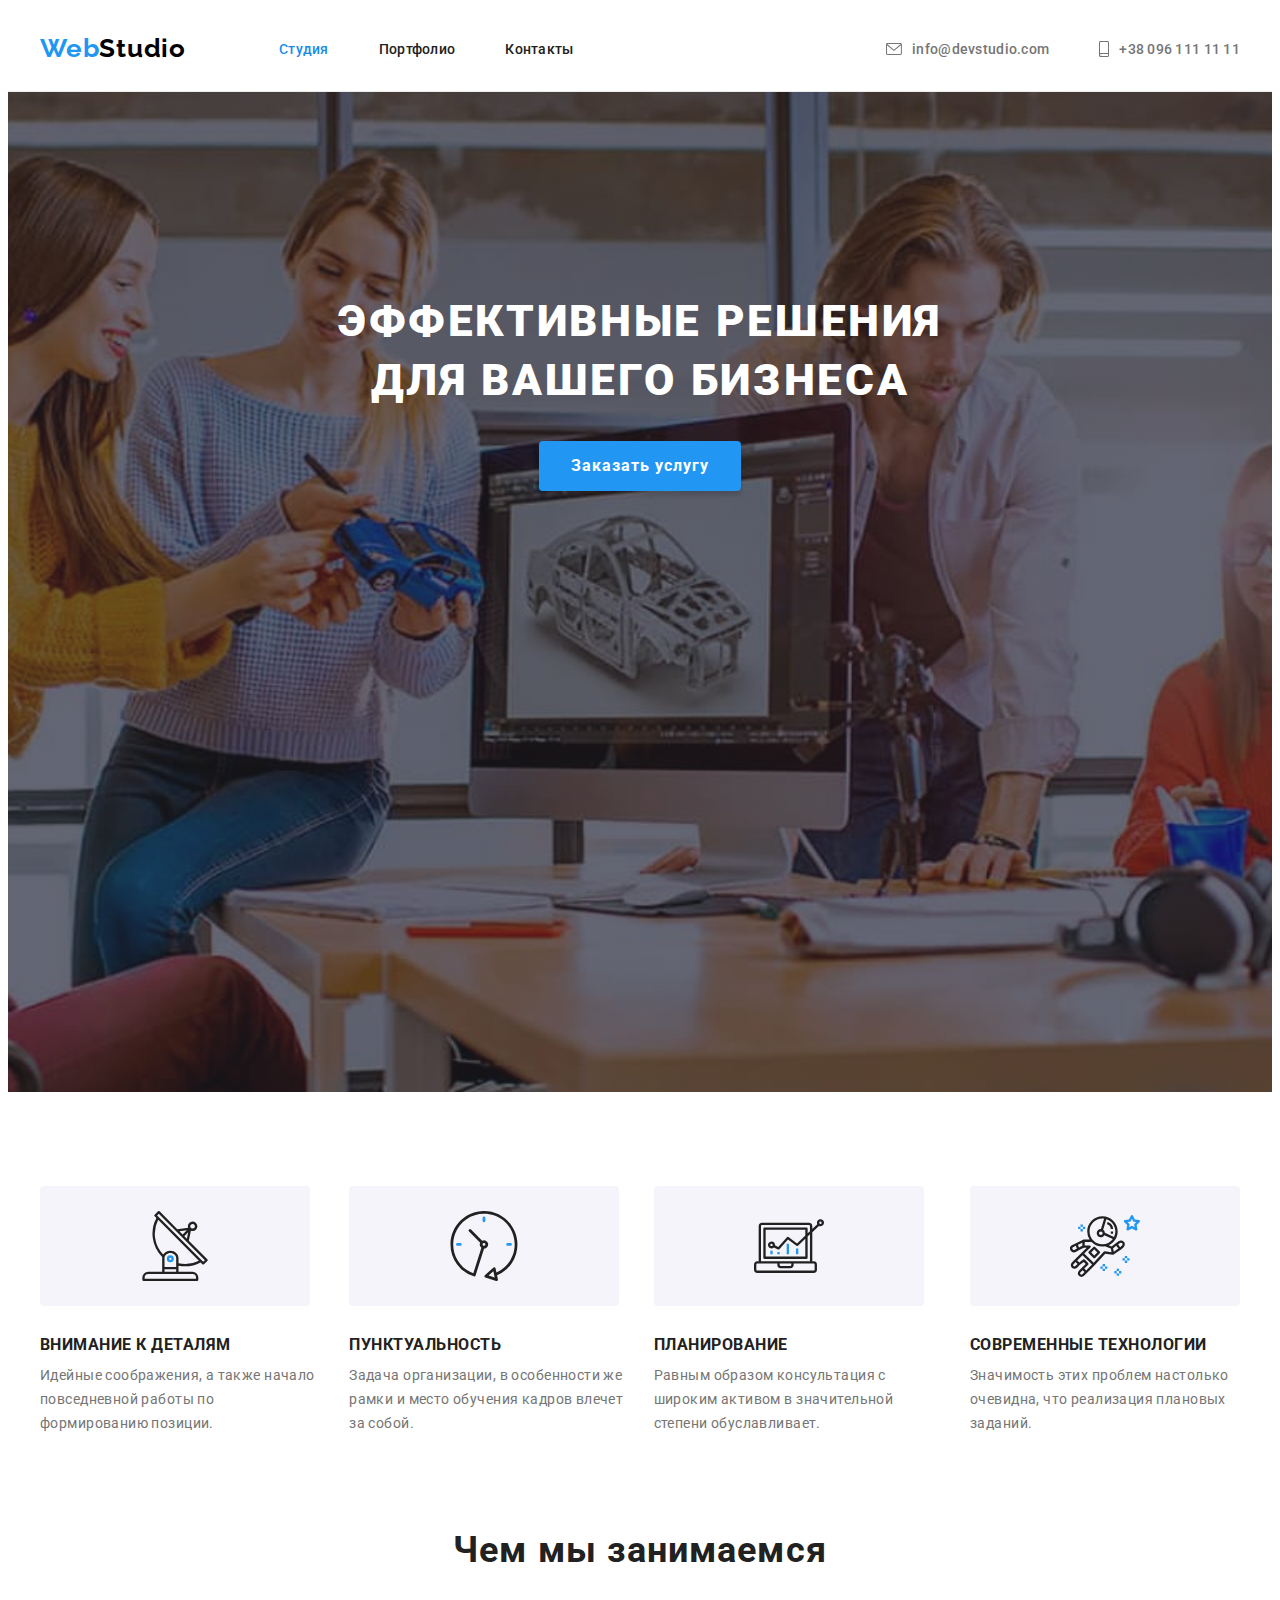
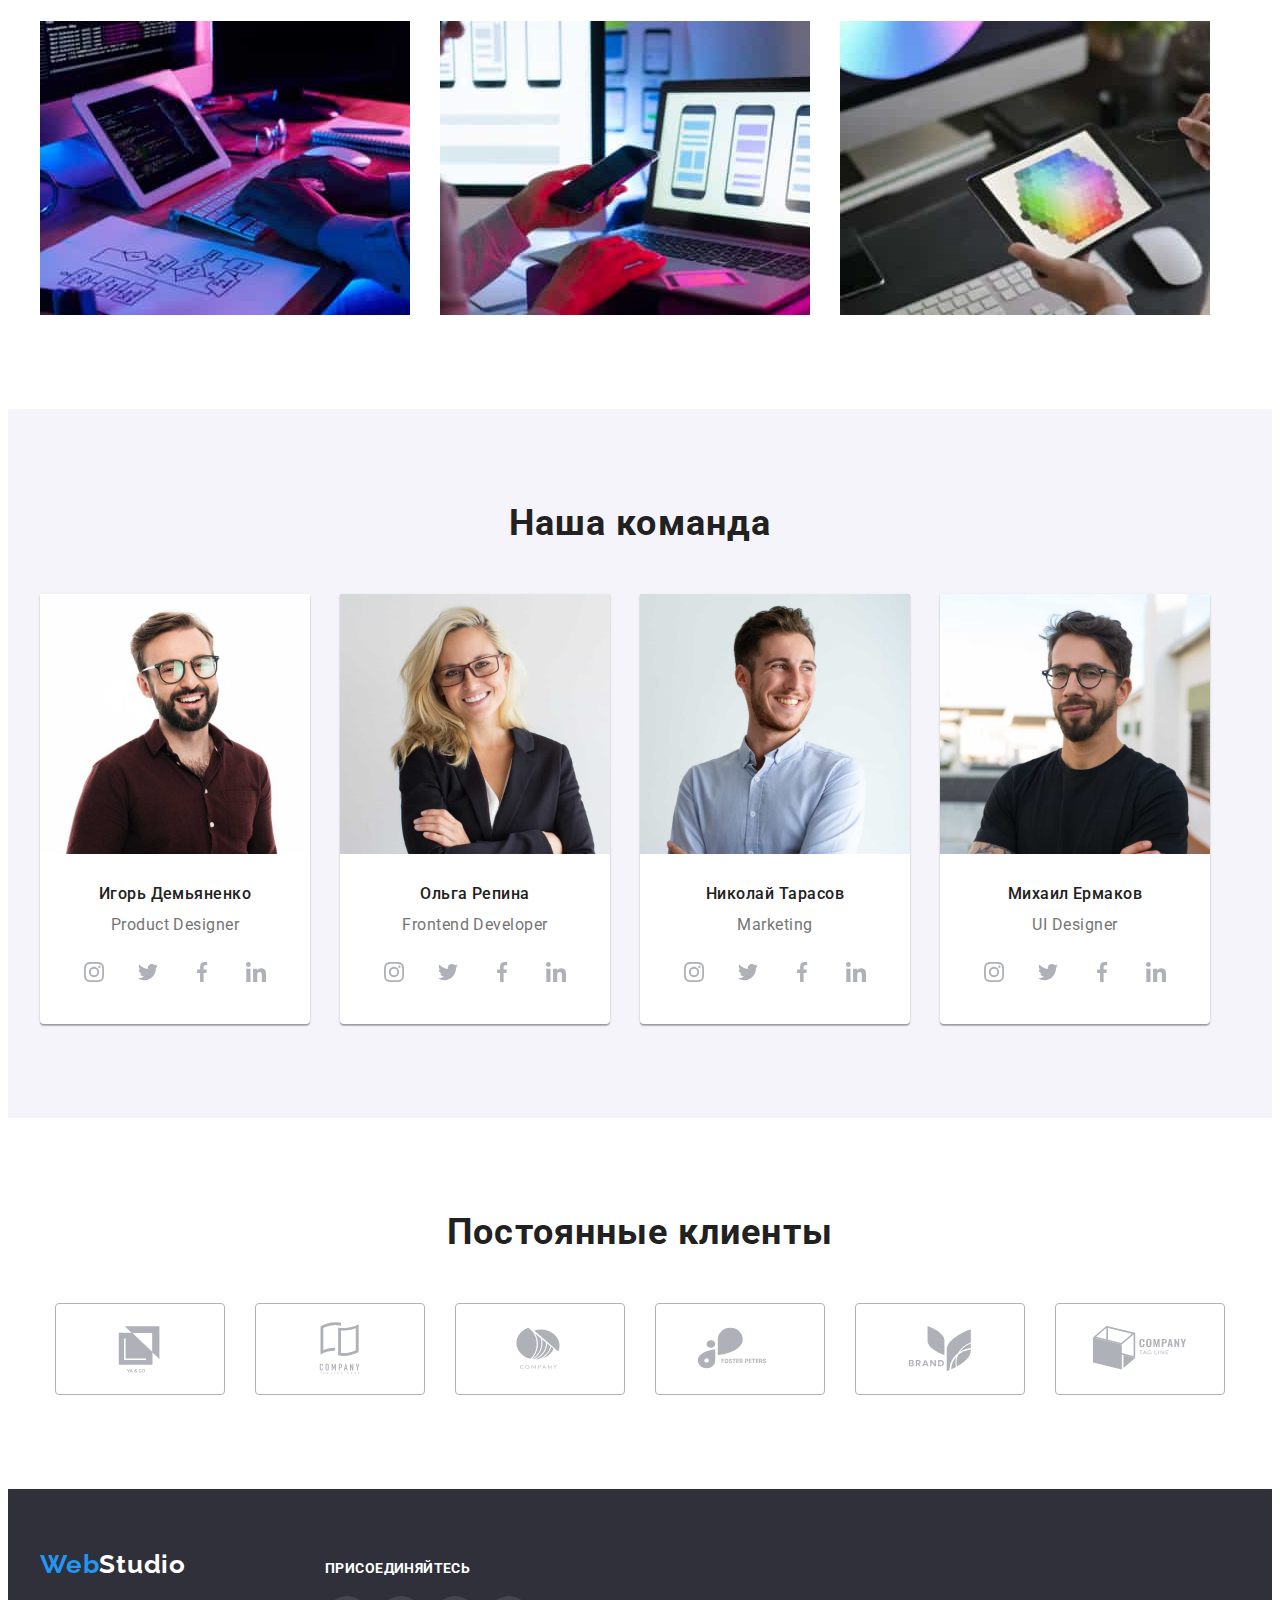
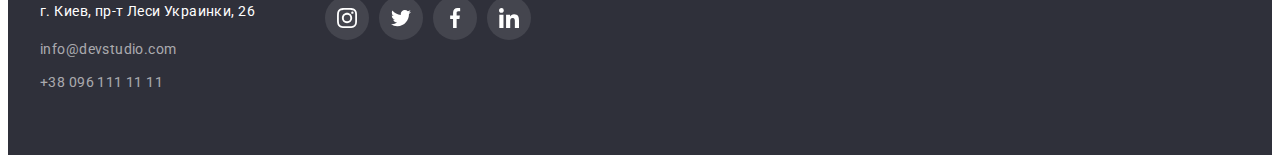
==== index.html @ 2019700c "копия4" ====
<!DOCTYPE html>
<html lang="ru">
  <head>
    <meta charset="UTF-8" />
    <meta http-equiv="X-UA-Compatible" content="IE=edge" />
    <meta name="viewport" content="width=device-width, initial-scale=1.0" />
    <title>Студия</title>
    <link
      rel="stylesheet"
      href="https://cdnjs.cloudflare.com/ajax/libs/modern-normalize/1.1.0/modern-normalize.min.css"
      integrity="sha512-wpPYUAdjBVSE4KJnH1VR1HeZfpl1ub8YT/NKx4PuQ5NmX2tKuGu6U/JRp5y+Y8XG2tV+wKQpNHVUX03MfMFn9Q=="
      crossorigin="anonymous"
      referrerpolicy="no-referrer"
    />

    <link rel="preconnect" href="https://fonts.googleapis.com" />
    <link rel="preconnect" href="https://fonts.gstatic.com" crossorigin />
    <link
      href="https://fonts.googleapis.com/css2?family=Raleway:wght@700&family=Roboto:wght@400;500;700;900&display=swap"
      rel="stylesheet"
    />
    <link rel="stylesheet" href="./css/styles.css" />
  </head>
  <body>
    <!-- Хедер -->
    <header class="header">
      <div class="container header-container">
        <nav class="navigation">
          <a href="./index.html" class="logo"
            ><span class="logo-first-part">Web</span>Studio</a
          >
          <ul class="navigation-list list">
            <li class="navigation-item">
              <a href="./index.html" class="navigation-link active-page"
                >Студия</a
              >
            </li>
            <li class="navigation-item">
              <a href="./portfolio.html" class="navigation-link">Портфолио</a>
            </li>
            <li class="navigation-item">
              <a href="" class="navigation-link">Контакты</a>
            </li>
          </ul>
        </nav>
        <ul class="navigation-list-mail list">
          <li class="navigation-item-mail">
            <a href="mailto:info@devstudio.com" class="navigation-link-mail">
              <svg class="icon-navigation" width="16" height="12">
                <use href="./images/icons.svg#icon-envelope"></use></svg>info@devstudio.com</a>
          </li>
          <li class="navigation-item-mail">
            <a href="tel:+380961111111" class="navigation-link-mail">
              <svg class="icon-navigation" width="10" height="16">
                <use href="./images/icons.svg#icon-smartphone"></use></svg>+38 096 111 11 11</a>
          </li>
        </ul>
      </div>
    </header>

    <main>
      <!-- секция1 -->

      <section class="hero ">
          <div class="container">
              <h1 class="hero-title">
                Эффективные решения <br />
                для вашего бизнеса
              </h1>
              <button type="button" class="hero-btn">Заказать услугу</button>
            </div>
      </section>

      <!-- секция2 -->

      <section class="features section">
        <div class="container">
          <h2 hidden>Особенности</h2>
          <ul class="features-list list">
            <li class="features-item">
              <div class="features-background-icon">
                <svg class="features-icon" width="70px" height="70px">
                  <use href="./images/icons.svg#icon-features-antenna"></use>
                </svg>
              </div>
              <h3 class="features-title">Внимание к деталям</h3>
              <p class="features-text">
                Идейные соображения, а также начало повседневной работы по
                формированию позиции.
              </p>
            </li>
            <li class="features-item">
              <div class="features-background-icon">
                <svg class="features-icon" width="70px" height="70px">
                  <use href="./images/icons.svg#icon-features-clock"></use>
                </svg>
              </div>
              <h3 class="features-title">Пунктуальность</h3>
              <p class="features-text">
                Задача организации, в особенности же рамки и место обучения
                кадров влечет за собой.
              </p>
            </li>
            <li class="features-item">
              <div class="features-background-icon">
                <svg class="features-icon" width="70px" height="70px">
                  <use href="./images/icons.svg#icon-features-diagram"></use>
                </svg>
              </div>
              <h3 class="features-title">Планирование</h3>
              <p class="features-text">
                Равным образом консультация с широким активом в значительной
                степени обуславливает.
              </p>
            </li>
            <li class="features-item">
              <div class="features-background-icon">
                <svg class="features-icon" width="70px" height="70px">
                  <use href="./images/icons.svg#icon-features-astronaut"></use>
                </svg>
              </div>
              <h3 class="features-title">Современные технологии</h3>
              <p class="features-text">
                Значимость этих проблем настолько очевидна, что реализация
                плановых заданий.
              </p>
            </li>
          </ul>
        </div>
      </section>

      <!-- секция3 -->

      <section class="work work-section">
        <div class="container">
          <h2 class="work-title">Чем мы занимаемся</h2>
          <ul class="work-list list">
            <li class="work-item">
              <img
                src="./images/box1.jpg"
                alt="работа за клавиатурой"
                width="370"
                height="294"
                class="work-img"
              />
            </li>
            <li class="work-item">
              <img
                src="./images/box2.jpg"
                alt="работа за ноутбуком"
                width="370"
                height="294"
                class="work-img"
              />
            </li>
            <li class="work-item">
              <img
                src="./images/box3.jpg"
                alt="работа за планшетом"
                width="370"
                height="294"
                class="work-img"
              />
            </li>
          </ul>
        </div>
      </section>

      <!-- секция4 -->
      <section class="team section">
        <div class="container">
          <h2 class="team-title">Наша команда</h2>
          <ul class="team-list list">
            <li class="team-item">
              <img
                src="./images/product-designer.jpg"
                alt="фото Игоря"
                width="270"
                height="260"
                class="team-img"
              />
              <div class="container-team-img">
                <h3 class="team-name">Игорь Демьяненко</h3>
                <p lang="en" class="team-profession">Product Designer</p>
                <ul class="team-social-list list">
                  <li class="team-social-item">
                    <a href="" class="team-social-link">
                      <svg class="team-social-icon" width="20" height="20">
                        <use href="./images/icons.svg#icon-instagram"></use>
                      </svg>
                    </a>
                  </li>
                  <li class="team-social-item">
                    <a href="" class="team-social-link">
                      <svg class="team-social-icon" width="20" height="20">
                        <use href="./images/icons.svg#icon-twitter"></use>
                      </svg>
                    </a>
                  </li>
                  <li class="team-social-item">
                    <a href="" class="team-social-link">
                      <svg class="team-social-icon" width="20" height="20">
                        <use href="./images/icons.svg#icon-facebook"></use>
                      </svg>
                    </a>
                  </li>
                  <li class="team-social-item">
                    <a href="" class="team-social-link">
                      <svg class="team-social-icon" width="20" height="20">
                        <use href="./images/icons.svg#icon-linkedin"></use>
                      </svg>
                    </a>
                  </li>
                </ul>
              </div>
            </li>
            <li class="team-item">
              <img
                src="./images/frontend-developer.jpg"
                alt="фото Ольги"
                width="270"
                height="260"
                class="team-img"
              />
              <div class="container-team-img">
                <h3 class="team-name">Ольга Репина</h3>
                <p lang="en" class="team-profession">Frontend Developer</p>
                <ul class="team-social-list list">
                  <li class="team-social-item">
                    <a href="" class="team-social-link">
                      <svg class="team-social-icon" width="20" height="20">
                        <use href="./images/icons.svg#icon-instagram"></use>
                      </svg>
                    </a>
                  </li>
                  <li class="team-social-item">
                    <a href="" class="team-social-link">
                      <svg class="team-social-icon" width="20" height="20">
                        <use href="./images/icons.svg#icon-twitter"></use>
                      </svg>
                    </a>
                  </li>
                  <li class="team-social-item">
                    <a href="" class="team-social-link">
                      <svg class="team-social-icon" width="20" height="20">
                        <use href="./images/icons.svg#icon-facebook"></use>
                      </svg>
                    </a>
                  </li>
                  <li class="team-social-item">
                    <a href="" class="team-social-link">
                      <svg class="team-social-icon" width="20" height="20">
                        <use href="./images/icons.svg#icon-linkedin"></use>
                      </svg>
                    </a>
                  </li>
                </ul>
              </div>
            </li>
            <li class="team-item">
              <img
                src="./images/marketing.jpg"
                alt="фото Николая"
                width="270"
                height="260"
                class="team-img"
              />
              <div class="container-team-img">
                <h3 class="team-name">Николай Тарасов</h3>
                <p lang="en" class="team-profession">Marketing</p>
                <ul class="team-social-list list">
                  <li class="team-social-item">
                    <a href="" class="team-social-link">
                      <svg class="team-social-icon" width="20" height="20">
                        <use href="./images/icons.svg#icon-instagram"></use>
                      </svg>
                    </a>
                  </li>
                  <li class="team-social-item">
                    <a href="" class="team-social-link">
                      <svg class="team-social-icon" width="20" height="20">
                        <use href="./images/icons.svg#icon-twitter"></use>
                      </svg>
                    </a>
                  </li>
                  <li class="team-social-item">
                    <a href="" class="team-social-link">
                      <svg class="team-social-icon" width="20" height="20">
                        <use href="./images/icons.svg#icon-facebook"></use>
                      </svg>
                    </a>
                  </li>
                  <li class="team-social-item">
                    <a href="" class="team-social-link">
                      <svg class="team-social-icon" width="20" height="20">
                        <use href="./images/icons.svg#icon-linkedin"></use>
                      </svg>
                    </a>
                  </li>
                </ul>
              </div>
            </li>
            <li class="team-item">
              <img
                src="./images/ui-designer.jpg"
                alt="фото Михаила"
                width="270"
                height="260"
                class="team-img"
              />
              <div class="container-team-img">
                <h3 class="team-name">Михаил Ермаков</h3>
                <p lang="en" class="team-profession">UI Designer</p>
                <ul class="team-social-list list">
                  <li class="team-social-item">
                    <a href="" class="team-social-link">
                      <svg class="team-social-icon" width="20" height="20">
                        <use href="./images/icons.svg#icon-instagram"></use>
                      </svg>
                    </a>
                  </li>
                  <li class="team-social-item">
                    <a href="" class="team-social-link">
                      <svg class="team-social-icon" width="20" height="20">
                        <use href="./images/icons.svg#icon-twitter"></use>
                      </svg>
                    </a>
                  </li>
                  <li class="team-social-item">
                    <a href="" class="team-social-link">
                      <svg class="team-social-icon" width="20" height="20">
                        <use href="./images/icons.svg#icon-facebook"></use>
                      </svg>
                    </a>
                  </li>
                  <li class="team-social-item">
                    <a href="" class="team-social-link">
                      <svg class="team-social-icon" width="20" height="20">
                        <use href="./images/icons.svg#icon-linkedin"></use>
                      </svg>
                    </a>
                  </li>
                </ul>
              </div>
            </li>
          </ul>
        </div>
      </section>
      <!--Секция 5-->
      <section class="clients section">
        <div class="container">
          <h2 class="clients-title">Постоянные клиенты</h2>
          <ul class="clients-list list">
            <li class="clients-item">
              <a class="client-link" href="">
                <svg class="client-icon" width="106" height="60">
                  <use href="./images/icons.svg#icon-client-1"></use>
                </svg>
              </a>
            </li>
            <li class="clients-item">
              <a href="" class="client-link">
                <svg class="client-icon" width="106" height="60">
                  <use href="./images/icons.svg#icon-client-2"></use>
                </svg>
              </a>
            </li>
            <li class="clients-item">
              <a href="" class="client-link">
                <svg class="client-icon" width="106" height="60">
                  <use href="./images/icons.svg#icon-client-3"></use>
                </svg>
              </a>
            </li>
            <li class="clients-item">
              <a href="" class="client-link">
                <svg class="client-icon" width="106" height="60">
                  <use href="./images/icons.svg#icon-client-4"></use>
                </svg>
              </a>
            </li>
            <li class="clients-item">
              <a href="" class="client-link">
                <svg class="client-icon" width="106" height="60">
                  <use href="./images/icons.svg#icon-client-5"></use>
                </svg>
              </a>
            </li>
            <li class="clients-item">
              <a href="" class="client-link">
                <svg class="client-icon" width="106" height="60">
                  <use href="./images/icons.svg#icon-client-6"></use>
                </svg>
              </a>
            </li>
          </ul>
        </div>
      </section>
    </main>

    <!-- подвал -->
    <footer class="footer">
      <div class="container-footer container">
        <div class="container-logo">
          <a href="./index.html" class="footer-logo"
            ><span class="logo-first-part">Web</span>Studio</a
          >
          <address class="footer-address">
            <ul class="address-list list">
              <li class="address-item">
                <p class="address-item-map">г. Киев, пр-т Леси Украинки, 26</p>
              </li>
              <li class="address-item">
                <a href="mailto:info@devstudio.com" class="address-link-mail"
                  >info@devstudio.com</a
                >
              </li>
              <li class="address-item">
                <a href="tel:+380961111111" class="address-link-mail"
                  >+38 096 111 11 11</a
                >
              </li>
            </ul>
          </address>
        </div>
        <div class="footer-social">
          <p class="footer-social-title">присоединяйтесь</p>
          <ul class="footer-social-list list">
            <li class="footer-social-item">
              <a href="" class="footer-social-link">
                <svg class="footer-social-icon" width="20" height="20">
                  <use href="./images/icons.svg#icon-instagram"></use>
                </svg>
              </a>
            </li>
            <li class="footer-social-item">
              <a href="" class="footer-social-link">
                <svg class="footer-social-icon" width="20" height="20">
                  <use href="./images/icons.svg#icon-twitter"></use>
                </svg>
              </a>
            </li>
            <li class="footer-social-item">
              <a href="" class="footer-social-link">
                <svg class="footer-social-icon" width="20" height="20">
                  <use href="./images/icons.svg#icon-facebook"></use>
                </svg>
              </a>
            </li>
            <li class="footer-social-item">
              <a href="" class="footer-social-link">
                <svg class="footer-social-icon" width="20" height="20">
                  <use href="./images/icons.svg#icon-linkedin"></use>
                </svg>
              </a>
            </li>
          </ul>
        </div>
      </div>
    </footer>
  </body>
</html>
---- css/styles.css ----
:root {
  --logo-text-color: #000000;
  --button-hero-footter-color: #ffffff;
  --accent-color: #2196f3;
  --team-background-color: #f5f4fa;
  --button-color-accent: #188ce8;
  --title-text-color: #212121;
  --text-color: #757575;
  --footer-background-color: #2f303a;
  --footer-color-mail-tel: rgba(255, 255, 255, 0.6);
  --color-link: #afb1b8;
}

body {
  font-family: "Roboto", sans-serif;
  font-size: 14px;
  color: var(--title-text-color);
  background-color: var(--button-hero-footter-color);
}

h1,
h2,
h3,
h4,
h5,
h6 {
  margin: 0;
}

ul {
  margin: 0;
  padding: 0;
}

img {
  display: block;
  max-width: 100%;
  height: auto;
}

a {
  text-decoration: none;
}

.list {
  list-style: none;
  padding: 0;
}

.section {
  padding-top: 94px;
  padding-bottom: 94px;
}

/* хедер */

.header {
  border-bottom: 1px solid #ececec;
}

.container {
  width: 1200px;
  padding: 0 15px;
  margin: 0 auto;
}

.header-container {
  display: flex;
  align-items: center;
}
.navigation {
  display: flex;
  align-items: center;
}

.logo {
  padding-top: 24px;
  padding-bottom: 25px;
  margin-right: 93px;
  font-family: "Raleway", sans-serif;
  font-weight: bold;
  font-size: 26px;
  line-height: calc(31 / 26);
  letter-spacing: 0.03em;
  color: var(--logo-text-color);
}

.logo-first-part {
  color: var(--accent-color);
}

.navigation-list {
  display: flex;
}

.navigation-item + .navigation-item {
  margin-left: 50px;
}

.navigation-link {
  display: block;
  padding-top: 32px;
  padding-bottom: 32px;
  font-weight: 500;
  line-height: calc(16 / 12);
  letter-spacing: 0.02em;
  color: var(--title-text-color);
}

.navigation-link:hover,
.navigation-link:focus {
  color: var(--accent-color);
}

.navigation-list-mail {
  display: flex;
  margin-left: auto;
}

.navigation-item-mail + .navigation-item-mail {
  margin-left: 50px;
}

.navigation-link-mail {
  display: flex;
  align-items: center;
  justify-content: center;
  padding-top: 32px;
  padding-bottom: 32px;
  font-weight: 500;
  line-height: calc(16 / 14);
  letter-spacing: 0.02em;
  color: var(--text-color);
}
.navigation-link-mail:hover,
.navigation-link-mail:focus {
  color: var(--accent-color);
  fill: var(--accent-color);
}
.icon-navigation {
  display: flex;
  margin-right: 10px;
  fill: currentColor;
}

.active-page {
  color: var(--button-color-accent);
}

/* Герой */

/* задаємо колір фону, щоб було видно заголовок */


.hero {
  background: var(--footer-background-color);
  text-align: center;
  padding-top: 200px;
  padding-bottom: 200px;
  max-width: 1600px;
  height: 600px;
  margin: 0 auto;
  background-image: linear-gradient(to right, 
  rgba(47, 48, 58, 0.4), rgba(47, 48, 58, 0.4)),
    url(../images/background-team.jpg);

  background-repeat: no-repeat;
  background-position: center;
  background-size: cover;
}


.hero-title {
  text-align: center;
  margin-bottom: 30px;
 
  font-weight: 900;
  font-size: 44px;
  line-height: 1.36;
  letter-spacing: 0.06em;
  text-transform: uppercase;

  color: var(--button-hero-footter-color);
}
.hero-btn {
  padding: 10px 32px;
  min-width: 200px;
  height: 50px;
  font-family: inherit;
  font-weight: 700;
  font-size: 16px;
  line-height: 1.87;
  letter-spacing: 0.06em;
  cursor: pointer;
  border: none;
  background-color: var(--accent-color);
  box-shadow: 0px 4px 4px rgba(0, 0, 0, 0.15);
  border-radius: 4px;
  color: var(--button-hero-footter-color);
}

.hero-btn:hover,
.hero-btn:focus {
  background-color: var(--button-color-accent);
}

/* Особенности */

.features-list {
  display: flex;
}

.features-item + .features-item {
  margin-left: 30px;
}

.features-background-icon {
  display: flex;
  width: 270px;
  height: 120px;
  border-radius: 4px;
  margin-bottom: 30px;
  background-color: var(--team-background-color);
  justify-content: center;
  align-items: center;
}

.features-title {
  font-weight: 700;
  line-height: calc(16 / 14);
  letter-spacing: 0.03em;
  text-transform: uppercase;
}

.features-title {
  margin-bottom: 10px;
}

.features-text {
  margin: 0;
  font-weight: normal;
  line-height: 1.71;
  letter-spacing: 0.03em;
  color: var(--text-color);
}

/* Работа */

.work-section {
  padding-bottom: 94px;
}

.work-title,
.team-title,
.clients-title {
  margin-bottom: 50px;
  text-align: center;
  font-size: 36px;
  font-weight: 700;
  line-height: calc(16 / 14);
  letter-spacing: 0.03em;
}

.work-list {
  display: flex;
}

.work-item + .work-item {
  margin-left: 30px;
}

/* наша команда */

.team {
  background-color: var(--team-background-color);
}

.team-list {
  display: flex;
}

.team-item {
  box-shadow: 0px 1px 3px rgba(0, 0, 0, 0.12), 0px 1px 1px rgba(0, 0, 0, 0.14),
    0px 2px 1px rgba(0, 0, 0, 0.2);
  border-radius: 0px 0px 4px 4px;
  background-color: var(--button-hero-footter-color);
}

.team-item + .team-item {
  margin-left: 30px;
}

.container-team-img {
  padding: 30px 32px;
  text-align: center;
}

.team-name {
  margin-bottom: 10px;
  font-weight: 500;
  font-size: 16px;
  line-height: calc(19 / 15);
  letter-spacing: 0.03em;
}

.team-profession {
  margin-top: 0;
  margin-bottom: 16px;
  font-size: 16px;
  line-height: calc(19 / 16);
  letter-spacing: 0.03em;
  color: var(--text-color);
}

.team-social-list {
  display: flex;
  justify-content: center;
  align-items: center;
}

.team-social-item + .team-social-item {
  margin-left: 10px;
}

.team-social-link {
  width: 44px;
  height: 44px;
  border-radius: 50%;
  display: flex;
  justify-content: center;
  align-items: center;
  fill: var(--color-link);
}



.team-social-link:hover,
.team-social-link:focus {

  background-color: var(--accent-color);
  fill: var(--button-hero-footter-color);
}

/* Секция 5 */

.clients-list {
  display: flex;
  align-items: center;
  justify-content: center;
}

.clients-item + .clients-item {
  margin-left: 30px;
}

.client-link {
  display: flex;
  width: 170px;
  height: 92px;
  align-items: center;
  justify-content: center;
  border: 1px solid var(--color-link);
  box-sizing: border-box;
  border-radius: 4px;
  fill: var(--color-link);
}

.client-link:hover,
.client-link:focus {
  border-color: var(--accent-color);
  fill: var(--accent-color);
}

/* футер */

.footer {
  background-color: var(--footer-background-color);
  padding-top: 60px;
  padding-bottom: 60px;
 
}

.container-footer {
  display: flex;
  align-items: baseline;
  
}

.container-logo {
  margin-right: 70px;
  
}

.footer-logo {
  
  font-family: "Raleway", sans-serif;
  font-weight: 700;
  font-size: 26px;
  line-height: calc(31 / 26);
  letter-spacing: 0.03em;
  color: var(--button-hero-footter-color);
}

.address-list {

  margin-top: 20px;
  font-style: normal;
  font-weight: normal;
  line-height: 1.71;
  letter-spacing: 0.03em;
}

.address-item {
  margin-bottom: 9px;
}

.address-item:last-child {
  margin-bottom: 0;
}

.address-item-map {
  margin-top: 0;
  color: var(--button-hero-footter-color);
}

.address-link-mail {
  color: var(--footer-color-mail-tel);
}

.address-link-mail:hover,
.address-link-mail:focus {
  color: var(--accent-color);
}

.footer-social-list {
  display: flex;
  justify-content: center;
  align-items: center;
}
.footer-social-title {
  font-weight: 700;
  line-height: calc(16 / 14);
  letter-spacing: 0.03em;
  text-transform: uppercase;
  color: var(--button-hero-footter-color);
  margin-bottom: 20px;
  margin-top: 0;
}

.footer-social-list {
display: flex;
justify-content: center;
align-items: center;

}

.footer-social-item + .footer-social-item {
  margin-left: 10px;
}

.footer-social-link {
  width: 44px;
  height: 44px;
  border-radius: 50%;
  display: flex;
  justify-content: center;
  align-items: center;
  background-color: rgba(255, 255, 255, 0.1);
  fill: var(--button-hero-footter-color);

}

.footer-social-link:hover,
.footer-social-link:focus {
  background-color: var(--accent-color);
}

/* портфолио */

.filtres-list {
  display: flex;
  justify-content: center;
}

.filtres-item + .filtres-item {
  margin-left: 8px;
}

.filtres-btn {
  padding: 6px 22px;
  font-family: inherit;
  background-color: var(--team-background-color);
  font-weight: 500;
  font-size: 16px;
  line-height: 1.62;
  text-align: center;
  letter-spacing: 0.03em;
  border: none;
  border-radius: 4px;
  cursor: pointer;
  color: var(--title-text-color);
}

.filtres-btn:hover,
.filtres-btn:focus {
  color: var(--button-hero-footter-color);
  box-shadow: 0px 3px 1px rgba(0, 0, 0, 0.1), 0px 1px 2px rgba(0, 0, 0, 0.08),
    0px 2px 2px rgba(0, 0, 0, 0.12);
  background-color: var(--accent-color);
}

.current-btn {
  color: var(--button-hero-footter-color);
  box-shadow: 0px 3px 1px rgba(0, 0, 0, 0.1), 0px 1px 2px rgba(0, 0, 0, 0.08),
    0px 2px 2px rgba(0, 0, 0, 0.12);
  background-color: var(--accent-color);
}

.filtres-list {
  display: flex;
  margin-bottom: 50px;
}

.portfolio-list {
  display: flex;
  flex-wrap: wrap;
}

.portfolio-item {
  
  width: 370px;
  margin-right: 30px;
  margin-bottom: 30px;
}

.portfolio-item:nth-child(3n) {
  margin-right: 0;
}

.portfolio-item:nth-last-child(-n + 3) {
  margin-bottom: 0;
}

.portfolio-link {
  display: block;
}

.portfolio-link:hover,
.portfolio-link:focus {
  box-shadow: 6px 1px 4px rgba(0, 0, 0, 0.16), 4px 0px 4px rgba(0, 0, 0, 0.06),
    1px 0px 1px rgba(0, 0, 0, 0.12);
}




.container-services-img {
  padding: 20px 24px;
  border-right: 1px solid #eeeeee;
  border-bottom: 1px solid #eeeeee;
  border-left: 1px solid #eeeeee;
}

.portfolio-title {
  margin-bottom: 4px;
  font-weight: 700;
  font-size: 18px;
  line-height: 2;
  letter-spacing: 0.06em;
  color: var(--title-text-color);
}

.portfolio-text {
  margin-top: 0;
  margin-bottom: 0;
  font-size: 16px;
  line-height: 1.87;
  letter-spacing: 0.03em;
  color: var(--text-color);
}
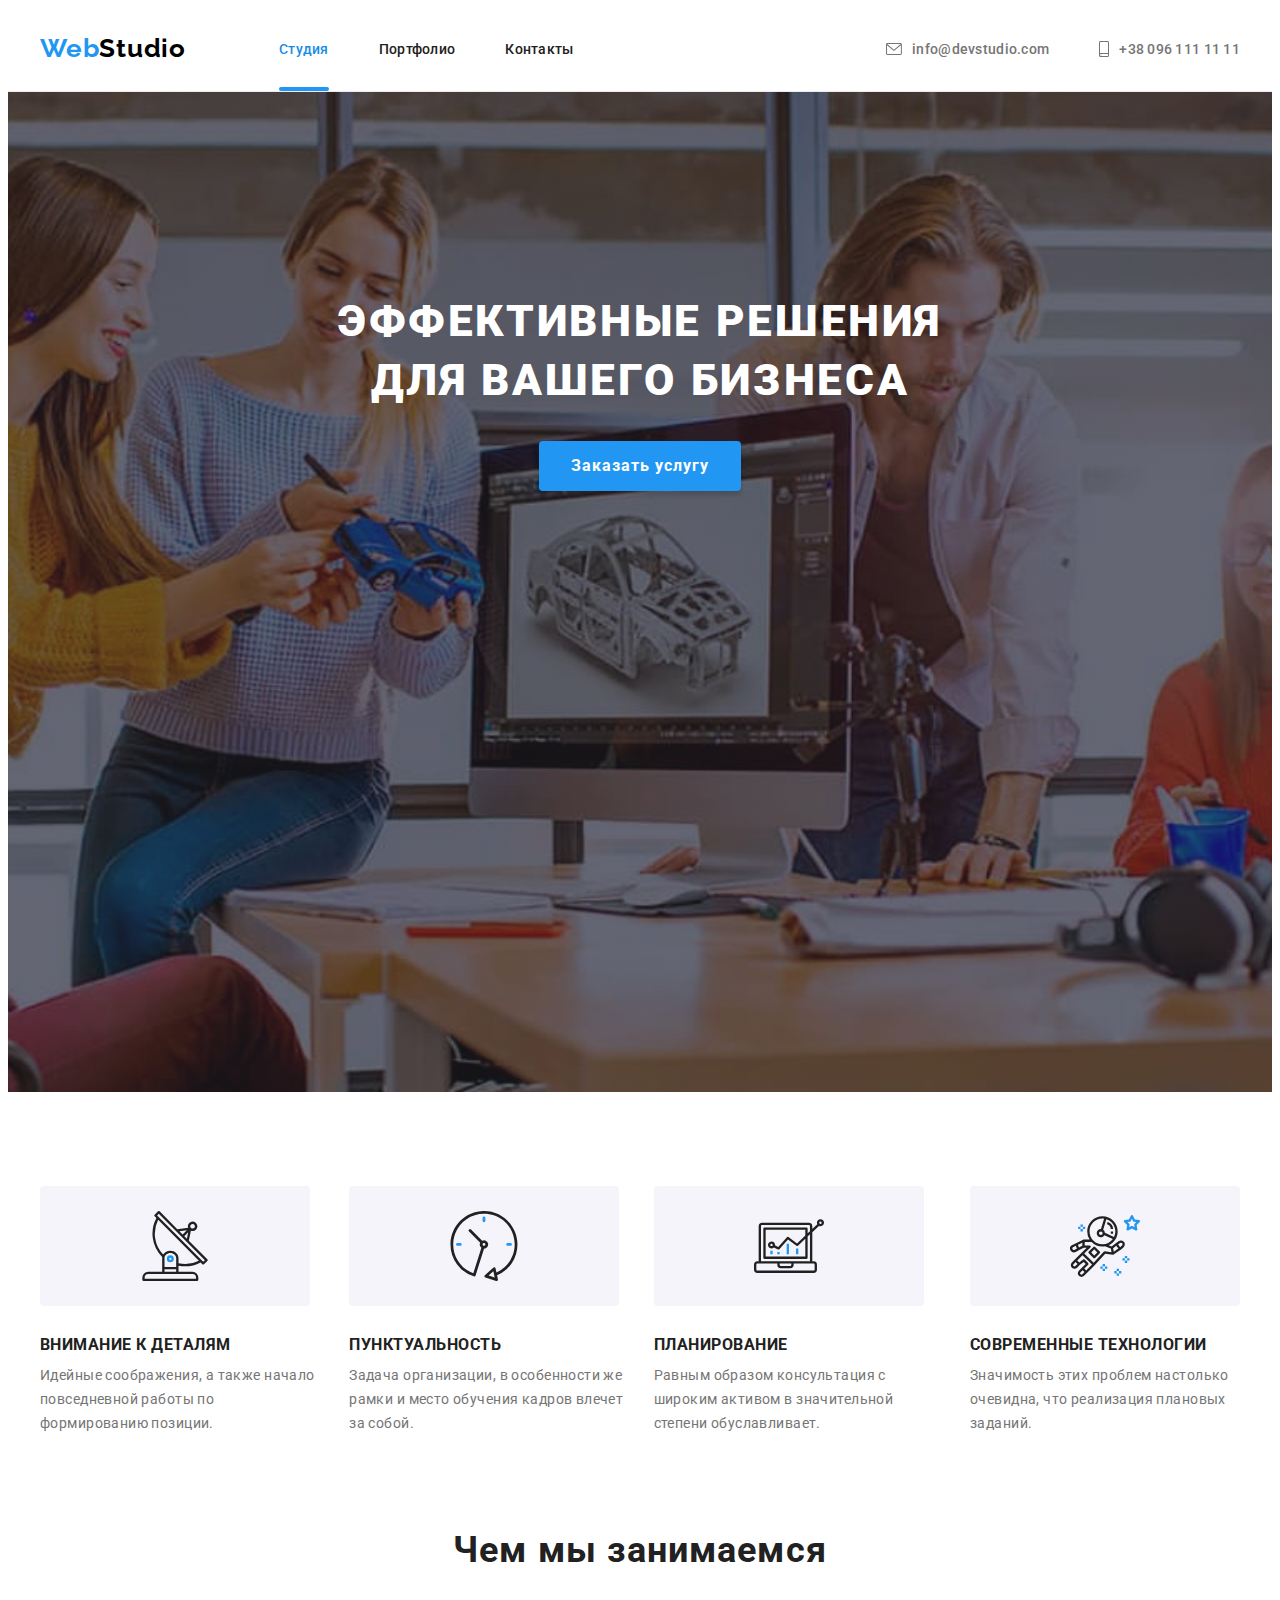
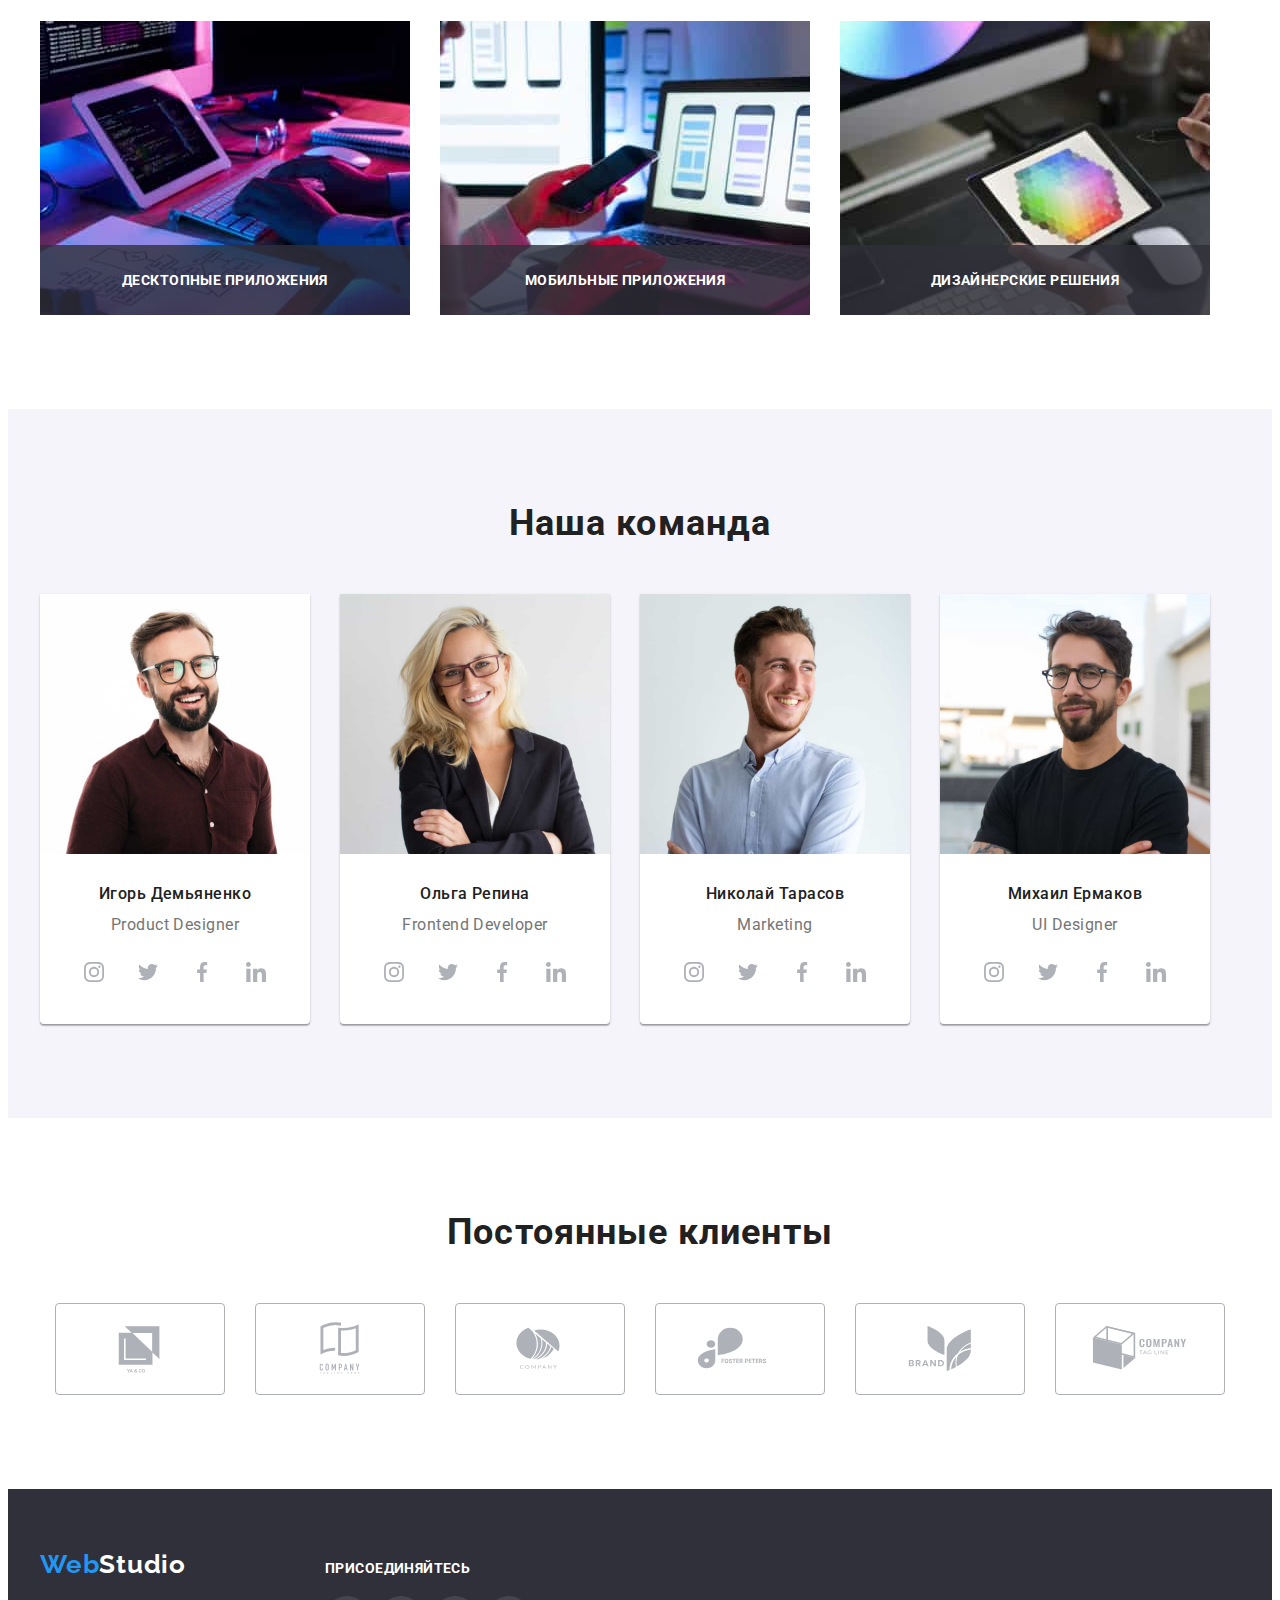
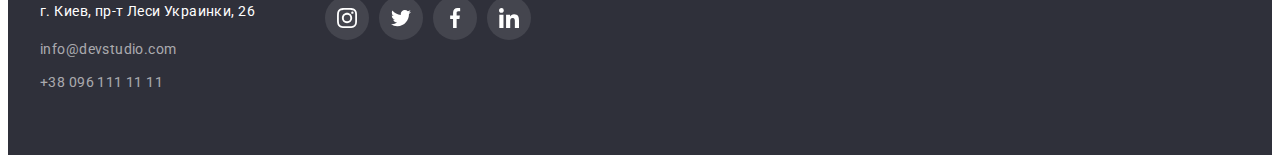
==== commit 103c8abe: "done" ====
--- a/index.html
+++ b/index.html
@@ -20,6 +20,7 @@
       rel="stylesheet"
     />
     <link rel="stylesheet" href="./css/styles.css" />
+    <script src="./js/modal.js"></script>
   </head>
   <body>
     <!-- Хедер -->
@@ -67,7 +68,7 @@
                 Эффективные решения <br />
                 для вашего бизнеса
               </h1>
-              <button type="button" class="hero-btn">Заказать услугу</button>
+              <button type="button" class="hero-btn" data-modal-open>Заказать услугу</button>
             </div>
       </section>
 
@@ -136,15 +137,20 @@
           <h2 class="work-title">Чем мы занимаемся</h2>
           <ul class="work-list list">
             <li class="work-item">
-              <img
+              <div class="work-thumb">
+                <img
                 src="./images/box1.jpg"
                 alt="работа за клавиатурой"
                 width="370"
                 height="294"
                 class="work-img"
               />
+              <p class="work-thumb-title">Десктопные приложения</p>
+            </div>
+            
             </li>
             <li class="work-item">
+              <div class="work-thumb">
               <img
                 src="./images/box2.jpg"
                 alt="работа за ноутбуком"
@@ -152,8 +158,11 @@
                 height="294"
                 class="work-img"
               />
-            </li>
+              <p class="work-thumb-title">Мобильные приложения</p>
+            </div>
+          </li>
             <li class="work-item">
+              <div class="work-thumb">
               <img
                 src="./images/box3.jpg"
                 alt="работа за планшетом"
@@ -161,6 +170,8 @@
                 height="294"
                 class="work-img"
               />
+              <p class="work-thumb-title">Дизайнерские решения</p>
+            </div>
             </li>
           </ul>
         </div>
@@ -458,5 +469,15 @@
         </div>
       </div>
     </footer>
+    <div class="backdrop is-hidden" data-modal>
+      <div class="modal">
+        <button class="btn-icon" data-modal-close>
+        <svg class="modal-icon" width="18" height="18">
+          <use href="./images/icons.svg#icon-close-black"></use>
+        </svg>
+      </button>
+      </div>
+    </div>
+    <script src="./js/modal.js"></script>
   </body>
 </html>
--- a/css/styles.css
+++ b/css/styles.css
@@ -110,6 +110,7 @@
 .navigation-link:hover,
 .navigation-link:focus {
   color: var(--accent-color);
+  transition: 250ms cubic-bezier(0.4, 0, 0.2, 1);
 }
 
 .navigation-list-mail {
@@ -136,6 +137,7 @@
 .navigation-link-mail:focus {
   color: var(--accent-color);
   fill: var(--accent-color);
+  transition: 250ms cubic-bezier(0.4, 0, 0.2, 1);
 }
 .icon-navigation {
   display: flex;
@@ -145,8 +147,20 @@
 
 .active-page {
   color: var(--button-color-accent);
-}
-
+  position: relative;
+}
+
+.active-page::after {
+  position: absolute;
+  display: flex;
+  content: '';
+  width: 100%;
+  height: 4px;
+  border-radius: 4px;
+  background-color: var(--accent-color);
+  margin-top: 28px;
+  
+}
 /* Герой */
 
 /* задаємо колір фону, щоб було видно заголовок */
@@ -202,6 +216,7 @@
 .hero-btn:hover,
 .hero-btn:focus {
   background-color: var(--button-color-accent);
+  transition: 250ms cubic-bezier(0.4, 0, 0.2, 1);
 }
 
 /* Особенности */
@@ -244,7 +259,7 @@
   color: var(--text-color);
 }
 
-/* Работа */
+/* Работа - Section3 */
 
 .work-section {
   padding-bottom: 94px;
@@ -263,12 +278,37 @@
 
 .work-list {
   display: flex;
+
 }
 
 .work-item + .work-item {
   margin-left: 30px;
 }
 
+.work-thumb {
+  position: relative;
+}
+
+.work-thumb-title {
+  
+  position: absolute;
+  bottom: 0;
+
+  display: flex;
+  justify-content: center;
+  align-items: center;
+
+  margin: 0;
+
+  height: 70px;
+  width: 100%;
+  font-weight: 700;
+  line-height: calc(16 / 14);
+  letter-spacing: 0.03em;
+  text-transform: uppercase;
+  background-color: rgba(47, 48, 58, 0.8);
+  color: var(--button-hero-footter-color);
+}
 /* наша команда */
 
 .team {
@@ -339,6 +379,7 @@
 
   background-color: var(--accent-color);
   fill: var(--button-hero-footter-color);
+  transition: 250ms cubic-bezier(0.4, 0, 0.2, 1);
 }
 
 /* Секция 5 */
@@ -369,6 +410,7 @@
 .client-link:focus {
   border-color: var(--accent-color);
   fill: var(--accent-color);
+  transition: 250ms cubic-bezier(0.4, 0, 0.2, 1);
 }
 
 /* футер */
@@ -430,6 +472,7 @@
 .address-link-mail:hover,
 .address-link-mail:focus {
   color: var(--accent-color);
+  transition: 250ms cubic-bezier(0.4, 0, 0.2, 1);
 }
 
 .footer-social-list {
@@ -473,6 +516,7 @@
 .footer-social-link:hover,
 .footer-social-link:focus {
   background-color: var(--accent-color);
+  transition: 250ms cubic-bezier(0.4, 0, 0.2, 1);
 }
 
 /* портфолио */
@@ -507,6 +551,7 @@
   box-shadow: 0px 3px 1px rgba(0, 0, 0, 0.1), 0px 1px 2px rgba(0, 0, 0, 0.08),
     0px 2px 2px rgba(0, 0, 0, 0.12);
   background-color: var(--accent-color);
+  transition: 250ms cubic-bezier(0.4, 0, 0.2, 1);
 }
 
 .current-btn {
@@ -551,8 +596,37 @@
     1px 0px 1px rgba(0, 0, 0, 0.12);
 }
 
-
-
+.portfolio-thumb {
+  position: relative;
+}
+
+.thumb-text {
+  position: absolute;
+  display: flex;
+  justify-content: center;
+  align-items: center;
+  top: 0;
+  left: 0;
+  width: 100%;
+  height: 100%;
+font-size: 18px;
+line-height: calc(28 / 18);
+letter-spacing: 0.03em;
+color: var(--button-hero-footter-color);
+background-color: rgba(33, 150, 243, 0.9);
+margin: 0;
+padding-left: 24px;
+padding-right: 24px;
+padding-top: auto;
+padding-bottom: auto;
+opacity: 0;
+
+}
+
+.thumb-text:hover {
+  opacity: 1;
+  transition: 250ms cubic-bezier(0.4, 0, 0.2, 1);
+}
 
 .container-services-img {
   padding: 20px 24px;
@@ -578,3 +652,56 @@
   letter-spacing: 0.03em;
   color: var(--text-color);
 }
+
+.backdrop {
+  position: fixed;
+  top: 0;
+  left: 0;
+  width: 100%;
+  height: 100%;
+
+  background-color: rgba(0, 0, 0, 0.2);
+
+}
+
+.backdrop.is-hidden {
+  opacity: 0;
+  pointer-events: none;
+
+
+
+}
+
+.modal {
+  position: absolute;
+  top: 50%;
+  left: 50%;
+  transform: translate(-50%, -50%);
+  min-width: 528px;
+  min-height: 581px;
+  background-color: var(--button-hero-footter-color);
+  border-radius: 4px;
+  box-shadow: 1px 0px 2px rgba(0, 0, 0, 0.2), 1px 0px 1px rgba(0, 0, 0, 0.14),
+  3px 0px 1px rgba(0, 0, 0, 0.12);
+
+  
+
+}
+
+.btn-icon {
+  position: absolute;
+  top: 8px;
+  right: 8px;
+  display: flex;
+  justify-content: center;
+  align-items: center;
+  padding: 0;
+  width: 30px;
+  height: 30px;
+  cursor: pointer;
+  border: 1px solid rgba(0, 0, 0, 0.1);
+  border-radius: 50%;
+  background-color: var(--button-hero-footter-color);
+
+}
+
